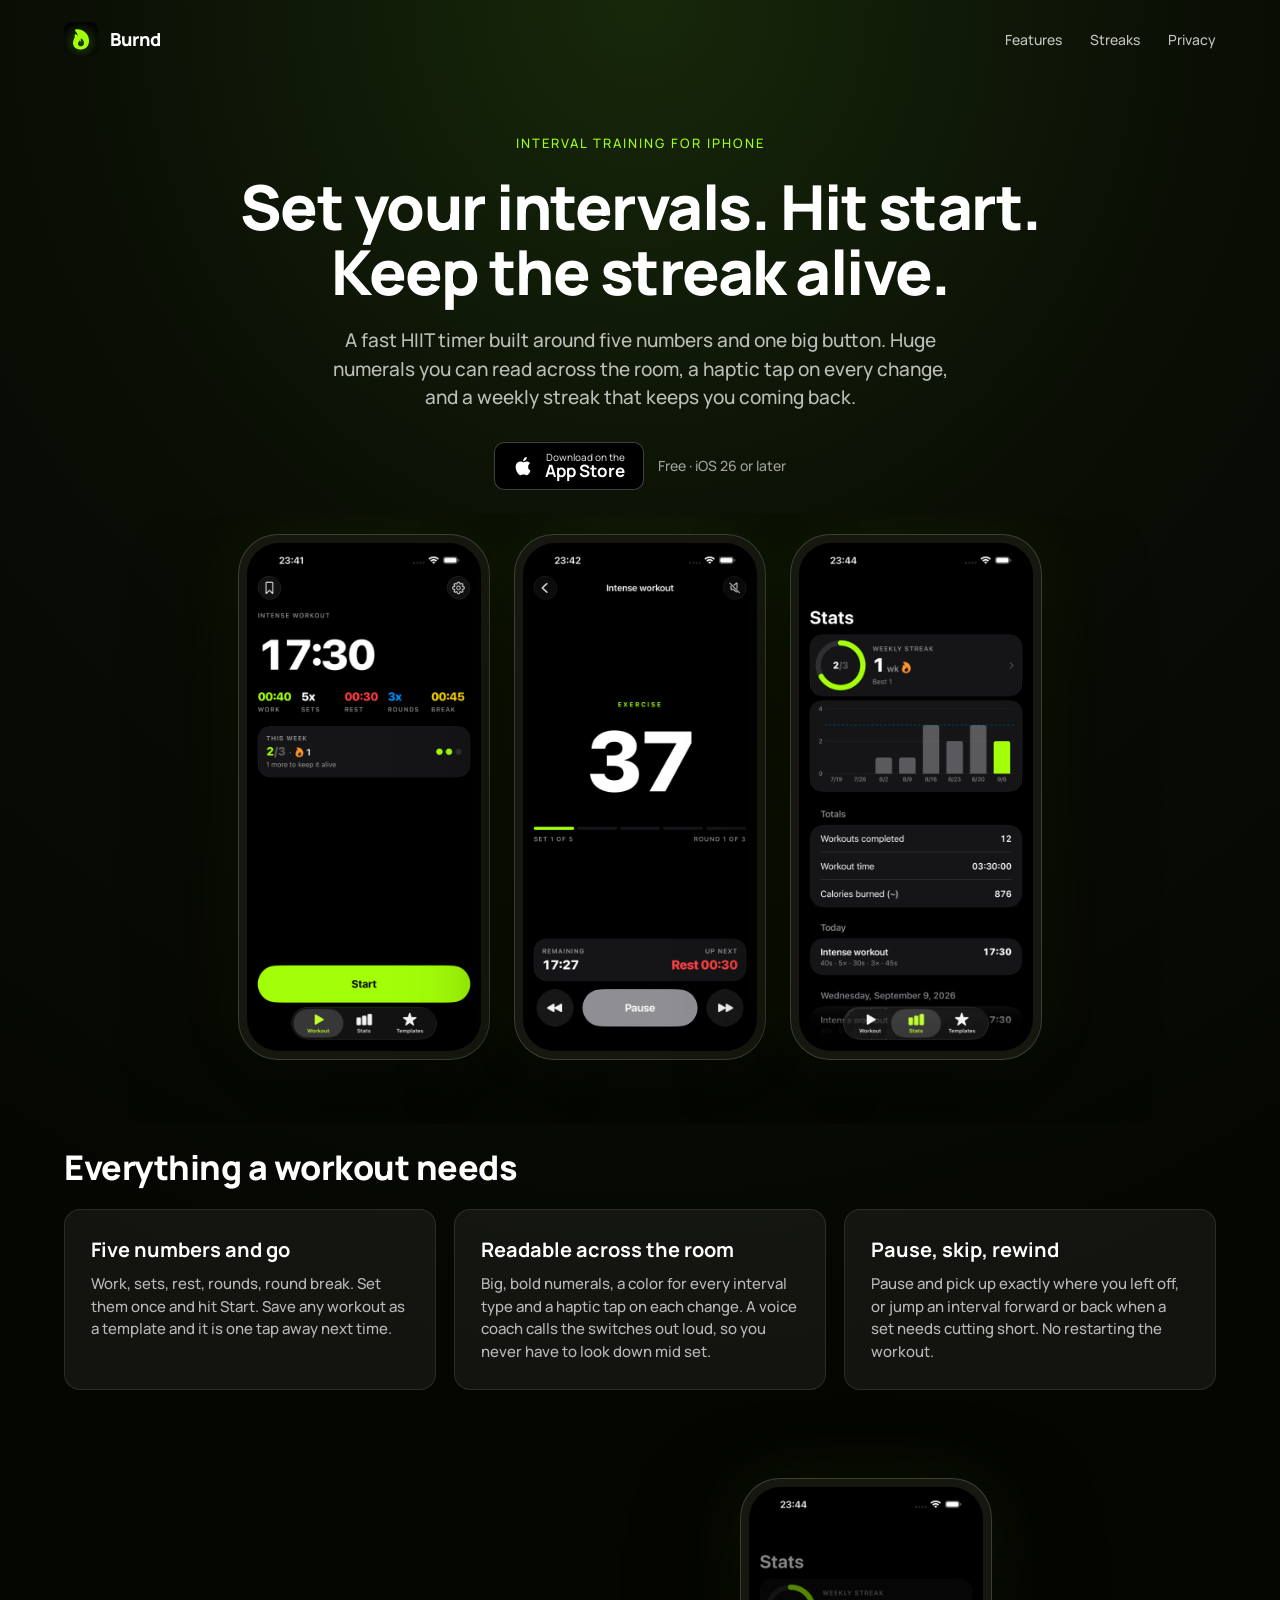
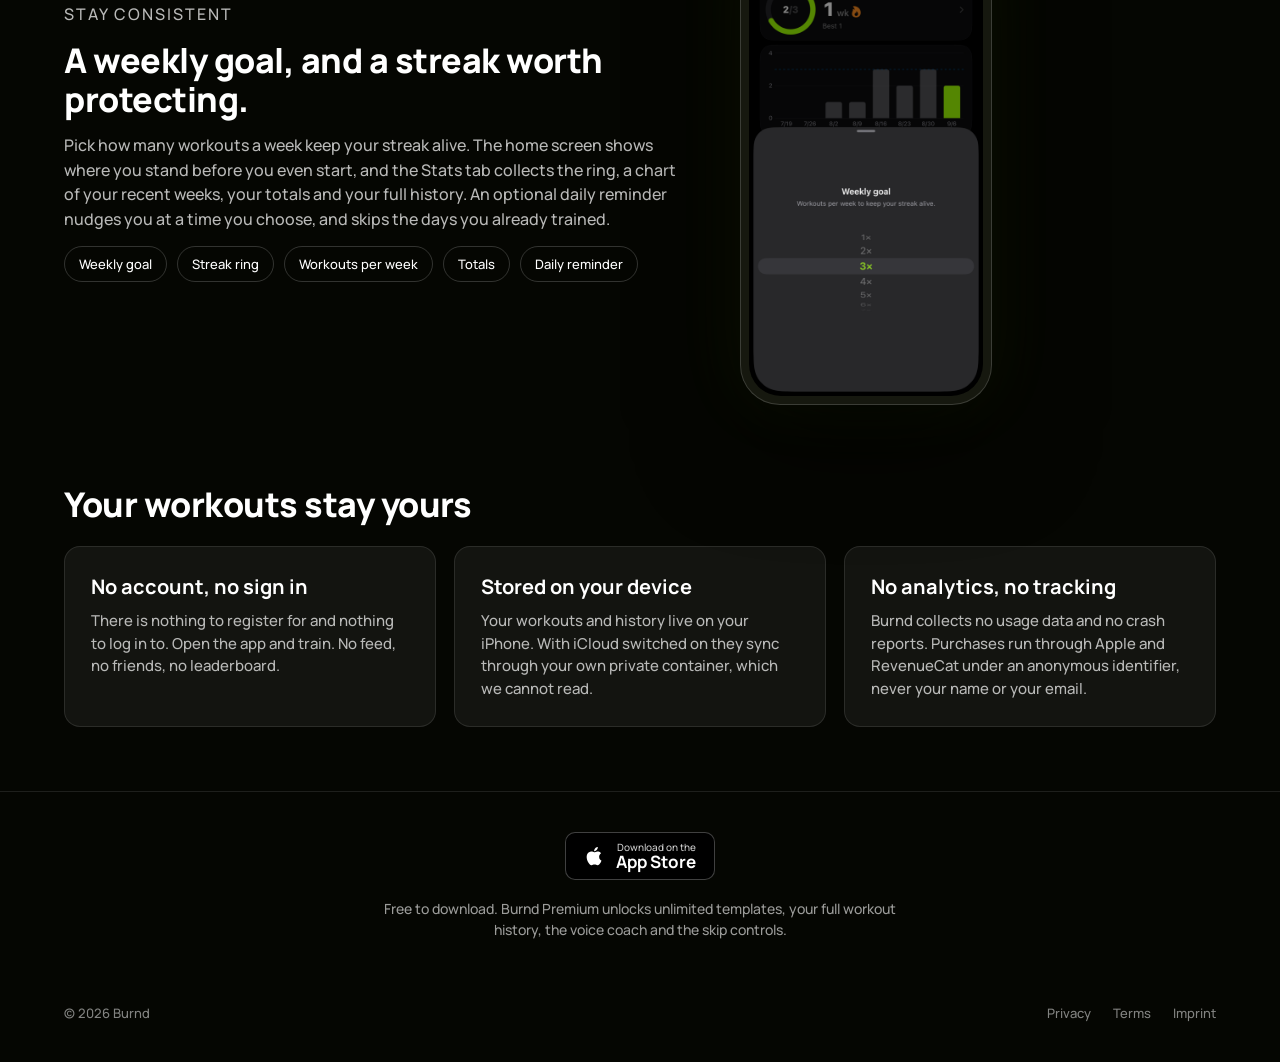
==== index.html @ 6182bda0 "Add the Burnd landing site A static page for Burnd: hero with three device shots, feature cards, a s" ====
<!doctype html>
<html lang="en">
<head>
  <meta charset="utf-8">
  <meta name="viewport" content="width=device-width, initial-scale=1">
  <title>Burnd: the interval timer for iPhone</title>
  <meta name="description" content="A fast HIIT timer for iPhone built around five numbers and one big button. Huge numerals, haptics on every interval change, workout templates and a weekly streak that keeps you coming back.">
  <link rel="icon" type="image/png" href="assets/favicon.png?v=1">
  <link rel="apple-touch-icon" href="assets/icon.png?v=1">
  <link rel="preconnect" href="https://fonts.googleapis.com">
  <link rel="preconnect" href="https://fonts.gstatic.com" crossorigin>
  <link rel="stylesheet" href="https://fonts.googleapis.com/css2?family=Manrope:wght@500;600;700;800&display=swap">
  <link rel="stylesheet" href="styles.css">
</head>
<body>
<svg width="0" height="0" style="position:absolute" aria-hidden="true">
  <symbol id="apple" viewBox="0 0 24 24"><path fill="#fff" d="M16.5 12.6c0-2.4 2-3.6 2.1-3.7-1.2-1.7-3-1.9-3.6-1.9-1.5-.2-3 .9-3.8.9-.8 0-2-.9-3.3-.8-1.7 0-3.2 1-4.1 2.5-1.8 3.1-.5 7.6 1.3 10.1.8 1.2 1.8 2.6 3.1 2.5 1.3 0 1.7-.8 3.3-.8 1.5 0 2 .8 3.3.8 1.4 0 2.2-1.2 3-2.5.9-1.4 1.3-2.7 1.3-2.8 0 0-2.6-1-2.6-3.9zM14 5.3c.7-.8 1.1-2 1-3.1-1 0-2.2.7-2.9 1.5-.6.7-1.2 1.9-1 3 1.1.1 2.2-.6 2.9-1.4z"/></symbol>
</svg>

<div class="stage">
  <header class="wrap nav">
    <a class="brand" href="#"><img src="assets/icon.png?v=1" alt="" width="34" height="34">Burnd</a>
    <nav class="nav-links">
      <a href="#features">Features</a>
      <a href="#streaks">Streaks</a>
      <a href="#privacy">Privacy</a>
    </nav>
  </header>

  <main>
    <section class="wrap hero">
      <p class="eyebrow">Interval training for iPhone</p>
      <h1>Set your intervals. Hit start. Keep the streak alive.</h1>
      <p class="lead">A fast HIIT timer built around five numbers and one big button. Huge numerals you can read across the room, a haptic tap on every change, and a weekly streak that keeps you coming back.</p>
      <div class="cta">
        <!-- TODO before launch: replace this hand drawn badge with Apple's official "Download on the App Store" badge asset. -->
        <a class="store-badge" href="https://apps.apple.com/app/id1515030728">
          <svg width="22" height="22" aria-hidden="true"><use href="#apple"/></svg>
          <div><small>Download on the</small><strong>App Store</strong></div>
        </a>
        <span class="cta-note">Free · iOS 26 or later</span>
      </div>
    </section>

    <div class="wrap shots">
      <div class="phone"><img src="assets/shot-workout.png?v=1" alt="The Burnd home screen showing a workout built from work, sets, rest, rounds and break, with this week's streak progress" width="552" height="1200"></div>
      <div class="phone"><img src="assets/shot-timer.png?v=1" alt="A running workout in Burnd with a large countdown, the current set and round, and the interval coming up next" width="552" height="1200" loading="lazy"></div>
      <div class="phone"><img src="assets/shot-stats.png?v=1" alt="The Burnd stats tab with a weekly streak ring, a workouts per week chart, totals and workout history" width="552" height="1200" loading="lazy"></div>
    </div>

    <section id="features" class="wrap section">
      <h2>Everything a workout needs</h2>
      <div class="cards">
        <article class="card">
          <h3>Five numbers and go</h3>
          <p>Work, sets, rest, rounds, round break. Set them once and hit Start. Save any workout as a template and it is one tap away next time.</p>
        </article>
        <article class="card">
          <h3>Readable across the room</h3>
          <p>Big, bold numerals, a color for every interval type and a haptic tap on each change. A voice coach calls the switches out loud, so you never have to look down mid set.</p>
        </article>
        <article class="card">
          <h3>Pause, skip, rewind</h3>
          <p>Pause and pick up exactly where you left off, or jump an interval forward or back when a set needs cutting short. No restarting the workout.</p>
        </article>
      </div>
    </section>

    <section id="streaks" class="wrap spotlight">
      <div class="spotlight-text">
        <p class="eyebrow">Stay consistent</p>
        <h2>A weekly goal, and a streak worth protecting.</h2>
        <p>Pick how many workouts a week keep your streak alive. The home screen shows where you stand before you even start, and the Stats tab collects the ring, a chart of your recent weeks, your totals and your full history. An optional daily reminder nudges you at a time you choose, and skips the days you already trained.</p>
        <div class="pills"><span>Weekly goal</span><span>Streak ring</span><span>Workouts per week</span><span>Totals</span><span>Daily reminder</span></div>
      </div>
      <div class="phone"><img src="assets/shot-goal.png?v=1" alt="Choosing a weekly goal of three workouts in Burnd" width="552" height="1200" loading="lazy"></div>
    </section>

    <section id="privacy" class="wrap section">
      <h2>Your workouts stay yours</h2>
      <div class="cards">
        <article class="card">
          <h3>No account, no sign in</h3>
          <p>There is nothing to register for and nothing to log in to. Open the app and train. No feed, no friends, no leaderboard.</p>
        </article>
        <article class="card">
          <h3>Stored on your device</h3>
          <p>Your workouts and history live on your iPhone. With iCloud switched on they sync through your own private container, which we cannot read.</p>
        </article>
        <article class="card">
          <h3>No analytics, no tracking</h3>
          <p>Burnd collects no usage data and no crash reports. Purchases run through Apple and RevenueCat under an anonymous identifier, never your name or your email.</p>
        </article>
      </div>
    </section>

    <section class="wrap closing">
      <!-- TODO before launch: replace this hand drawn badge with Apple's official "Download on the App Store" badge asset. -->
      <a class="store-badge" href="https://apps.apple.com/app/id1515030728">
        <svg width="22" height="22" aria-hidden="true"><use href="#apple"/></svg>
        <div><small>Download on the</small><strong>App Store</strong></div>
      </a>
      <span class="cta-note">Free to download. Burnd Premium unlocks unlimited templates, your full workout history, the voice coach and the skip controls.</span>
    </section>
  </main>

  <footer class="wrap footer">
    <span>© 2026 Burnd</span>
    <nav>
      <a href="privacy.html">Privacy</a>
      <a href="terms.html">Terms</a>
      <a href="imprint.html">Imprint</a>
    </nav>
  </footer>
</div>
</body>
</html>
---- styles.css ----
:root {
  --accent: #a3ff12;
  --accent-hover: #6ebf00;
  --stage: radial-gradient(100% 52% at 50% 0%, #17280a 0%, #0a0e05 46%, #050602 100%);
  --ground: #050602;
  --card-bg: rgba(255, 255, 255, 0.06);
  --card-border: rgba(255, 255, 255, 0.1);
  --line: rgba(255, 255, 255, 0.1);
  --text: #fff;
  --text-soft: rgba(255, 255, 255, 0.72);
  --text-dim: rgba(255, 255, 255, 0.55);
  --text-faint: rgba(255, 255, 255, 0.5);
  --shadow: 0 40px 100px rgba(0, 0, 0, 0.6);
  --gutter: 64px;
}

* { box-sizing: border-box; }

html { scroll-behavior: smooth; }

body {
  margin: 0;
  font-family: Manrope, -apple-system, "Helvetica Neue", sans-serif;
  font-weight: 500;
  -webkit-font-smoothing: antialiased;
  color: var(--text);
  background: var(--ground);
}

a { color: var(--accent); text-decoration: none; }
a:hover { color: var(--accent-hover); }

h1, h2, h3, p { margin: 0; }

.stage {
  background: var(--stage);
  min-height: 100vh;
}

.wrap {
  max-width: 1280px;
  margin: 0 auto;
  padding-inline: var(--gutter);
}

.nav {
  display: flex;
  align-items: center;
  justify-content: space-between;
  padding-block: 22px;
}

.brand {
  display: flex;
  align-items: center;
  gap: 12px;
  color: var(--text);
  font-weight: 800;
  font-size: 18px;
}
.brand:hover { color: var(--text); }
.brand img { width: 34px; height: 34px; border-radius: 8px; }

.nav-links {
  display: flex;
  gap: 28px;
  font-size: 14px;
}
.nav-links a { color: rgba(255, 255, 255, 0.75); }
.nav-links a:hover { color: var(--text); }

.hero {
  display: flex;
  flex-direction: column;
  align-items: center;
  gap: 22px;
  padding-block: 56px 24px;
  text-align: center;
}

.eyebrow {
  font-size: 13px;
  letter-spacing: 2px;
  text-transform: uppercase;
  color: var(--accent);
}

.hero h1 {
  font-size: clamp(36px, 6vw, 62px);
  line-height: 1.05;
  font-weight: 800;
  letter-spacing: -1.5px;
  max-width: 900px;
}

.lead {
  font-size: 19px;
  line-height: 1.5;
  color: var(--text-soft);
  max-width: 640px;
}

.cta {
  display: flex;
  gap: 14px;
  align-items: center;
  flex-wrap: wrap;
  justify-content: center;
  margin-top: 8px;
}
.cta-note { font-size: 14px; color: rgba(255, 255, 255, 0.6); }

.store-badge {
  display: inline-flex;
  align-items: center;
  gap: 10px;
  height: 48px;
  padding: 0 18px;
  border-radius: 10px;
  background: #000;
  color: var(--text);
  border: 1px solid rgba(255, 255, 255, 0.25);
}
.store-badge:hover { color: var(--text); border-color: rgba(255, 255, 255, 0.5); }
.store-badge div { display: flex; flex-direction: column; line-height: 1.05; }
.store-badge small { font-size: 10px; opacity: 0.8; }
.store-badge strong { font-size: 17px; font-weight: 700; }

.phone {
  flex: 0 0 auto;
  width: 252px;
  padding: 8px;
  border-radius: 40px;
  background: #16180f;
  border: 1px solid rgba(255, 255, 255, 0.16);
  box-shadow: var(--shadow), 0 0 70px rgba(163, 255, 18, 0.07);
}
.phone img {
  display: block;
  width: 100%;
  height: auto;
  border-radius: 32px;
}

.shots {
  display: flex;
  justify-content: safe center;
  gap: 24px;
  overflow-x: auto;
  scroll-snap-type: x mandatory;
  padding-block: 20px 64px;
}
.shots .phone { scroll-snap-align: center; }

.section {
  display: flex;
  flex-direction: column;
  gap: 22px;
  padding-block: 24px 64px;
}
.section h2, .spotlight h2 {
  font-size: 34px;
  font-weight: 800;
  letter-spacing: -0.5px;
  line-height: 1.15;
}
.section-intro {
  font-size: 16px;
  line-height: 1.5;
  color: var(--text-soft);
  max-width: 720px;
}

.cards {
  display: grid;
  grid-template-columns: repeat(3, minmax(0, 1fr));
  gap: 18px;
}
.card {
  display: flex;
  flex-direction: column;
  gap: 10px;
  padding: 26px;
  border-radius: 16px;
  background: var(--card-bg);
  border: 1px solid var(--card-border);
}
.card h3 { font-size: 20px; font-weight: 700; }
.card p { font-size: 15px; line-height: 1.5; color: rgba(255, 255, 255, 0.7); }

.spotlight {
  display: flex;
  gap: 56px;
  align-items: center;
  padding-block: 24px 56px;
}
.spotlight-text {
  display: flex;
  flex-direction: column;
  gap: 14px;
  max-width: 620px;
}
.spotlight-text p { font-size: 16px; line-height: 1.55; color: var(--text-soft); }

.pills { display: flex; gap: 10px; flex-wrap: wrap; }
.pills span {
  padding: 8px 14px;
  border-radius: 999px;
  border: 1px solid rgba(255, 255, 255, 0.18);
  font-size: 13px;
}

.closing {
  display: flex;
  flex-direction: column;
  align-items: center;
  gap: 18px;
  padding-block: 40px 64px;
  text-align: center;
  border-top: 1px solid var(--line);
}
.closing .cta-note { max-width: 560px; line-height: 1.5; }

.footer {
  display: flex;
  justify-content: space-between;
  align-items: center;
  gap: 16px;
  flex-wrap: wrap;
  padding-bottom: 40px;
  font-size: 13px;
  color: var(--text-faint);
}
.footer nav { display: flex; gap: 22px; }
.footer a { color: var(--text-faint); }
.footer a:hover { color: var(--text); }

.legal {
  max-width: 680px;
  margin: 0 auto;
  padding-block: 40px 80px;
  font-size: 16px;
  line-height: 1.6;
  color: var(--text-soft);
}
.legal h1 { font-size: 38px; line-height: 1.1; letter-spacing: -1px; color: var(--text); margin-bottom: 8px; }
.legal h2 { font-size: 22px; font-weight: 700; color: var(--text); margin-top: 36px; margin-bottom: 8px; }
.legal p { margin-bottom: 14px; }
.legal ul { margin: 0 0 14px; padding-left: 22px; }
.legal li { margin-bottom: 6px; }
.legal .updated { font-size: 14px; color: var(--text-dim); }
.legal .back { display: inline-block; margin-top: 32px; }

@media (max-width: 900px) {
  :root { --gutter: 32px; }
  .cards { grid-template-columns: 1fr; }
  .spotlight { flex-direction: column; align-items: flex-start; gap: 32px; }
  .spotlight .phone { align-self: center; }
}

@media (max-width: 720px) {
  .nav-links { display: none; }
}

@media (max-width: 600px) {
  :root { --gutter: 20px; }
  .hero { padding-top: 32px; }
  .hero h1 { letter-spacing: -1px; }
  .lead { font-size: 17px; }
  .section h2, .spotlight h2 { font-size: 28px; }
  .phone { width: 228px; border-radius: 34px; }
  .phone img { border-radius: 27px; }
  .shots { gap: 16px; padding-bottom: 48px; }
}
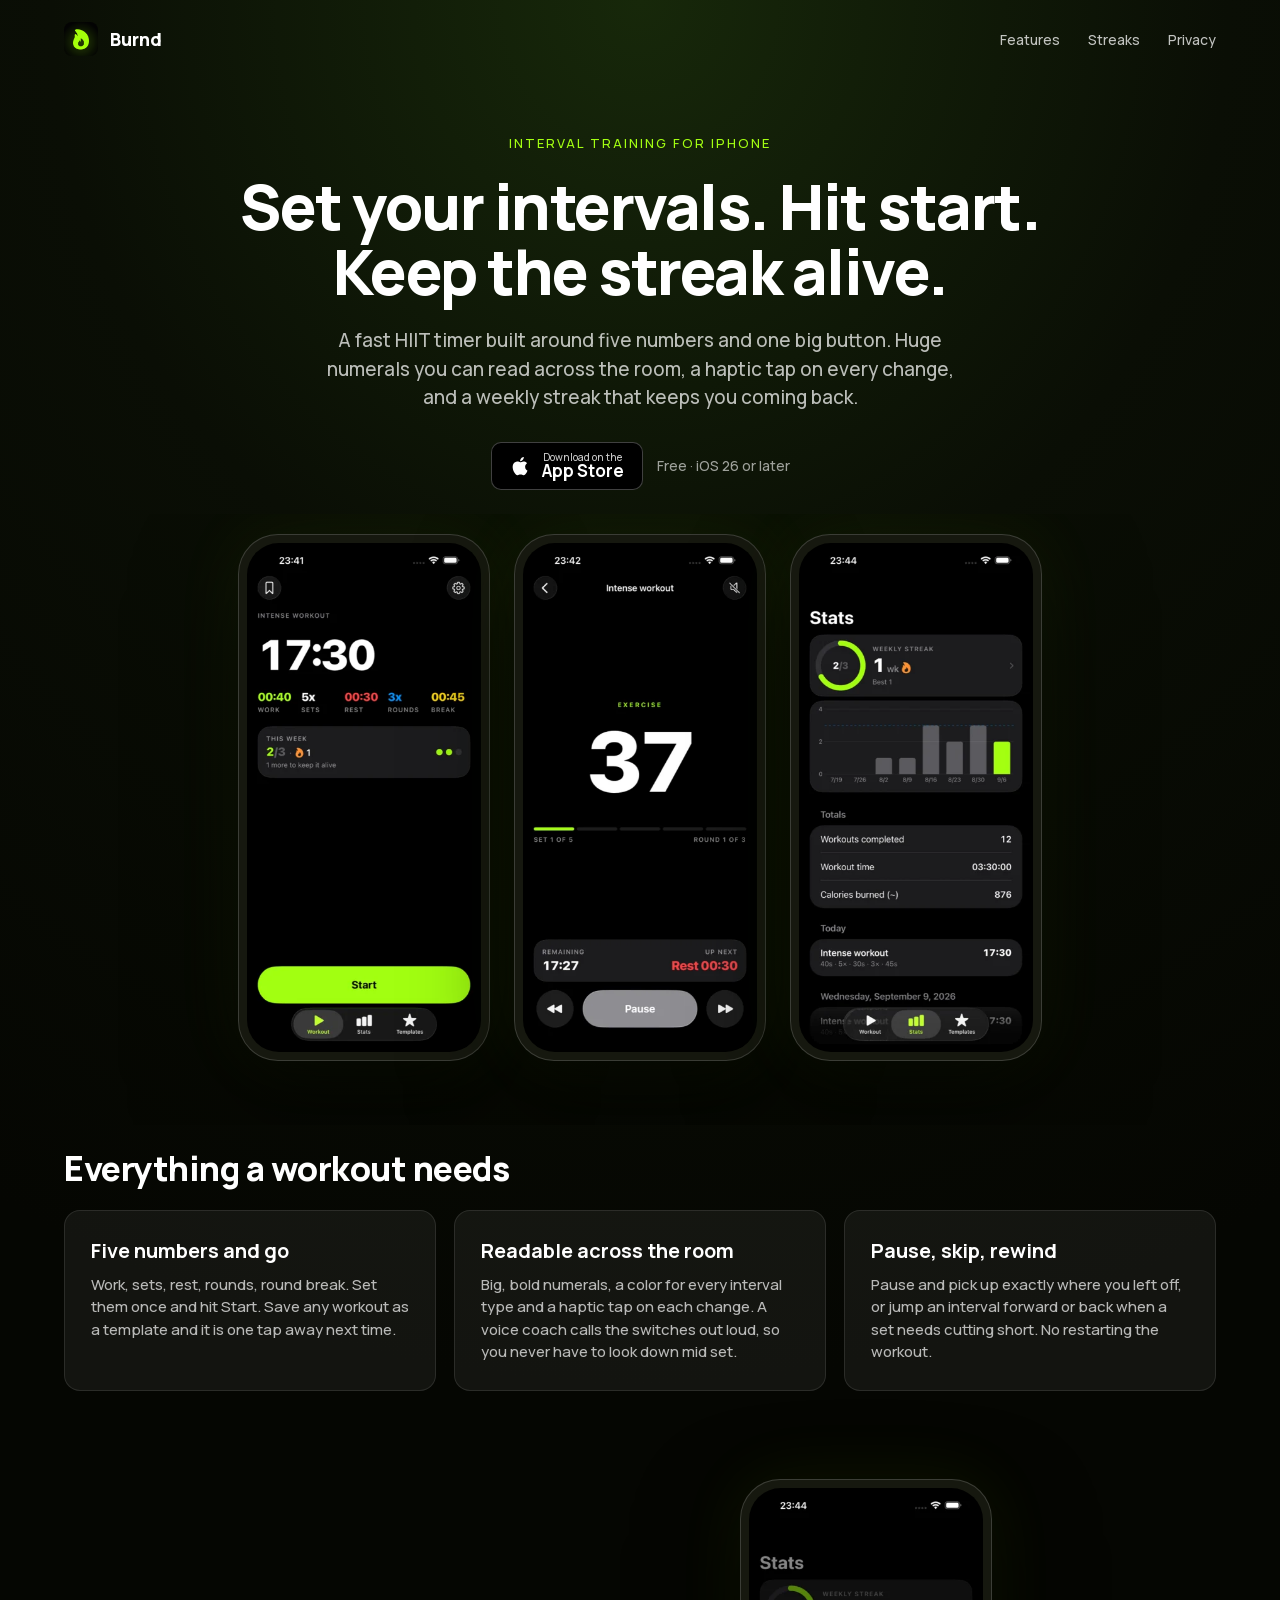
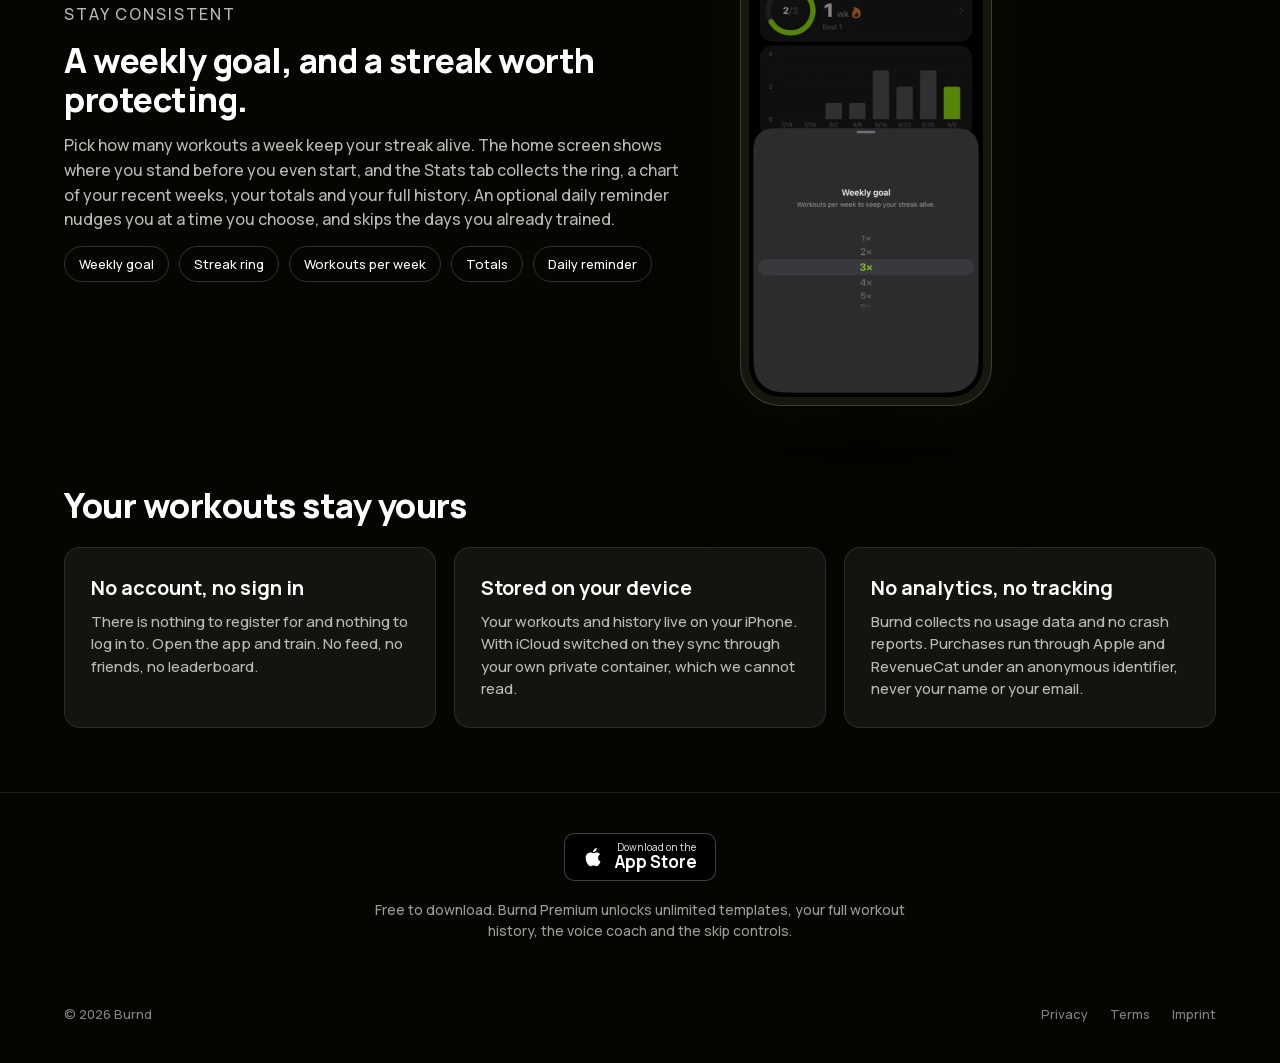
==== commit 2c84541d: "Remove render blocking requests and shrink images" ====
--- a/index.html
+++ b/index.html
@@ -7,10 +7,293 @@
   <meta name="description" content="A fast HIIT timer for iPhone built around five numbers and one big button. Huge numerals, haptics on every interval change, workout templates and a weekly streak that keeps you coming back.">
   <link rel="icon" type="image/png" href="assets/favicon.png?v=1">
   <link rel="apple-touch-icon" href="assets/icon.png?v=1">
-  <link rel="preconnect" href="https://fonts.googleapis.com">
-  <link rel="preconnect" href="https://fonts.gstatic.com" crossorigin>
-  <link rel="stylesheet" href="https://fonts.googleapis.com/css2?family=Manrope:wght@500;600;700;800&display=swap">
-  <link rel="stylesheet" href="styles.css">
+  <link rel="preload" href="assets/manrope-latin.woff2" as="font" type="font/woff2" crossorigin>
+  <!-- inlined from styles.css, run build.sh after editing it -->
+  <style>
+@font-face {
+  font-family: Manrope;
+  font-style: normal;
+  font-weight: 500 800;
+  font-display: swap;
+  src: url(assets/manrope-latin.woff2) format('woff2');
+}
+
+:root {
+  --accent: #a3ff12;
+  --accent-hover: #6ebf00;
+  --stage: radial-gradient(100% 52% at 50% 0%, #17280a 0%, #0a0e05 46%, #050602 100%);
+  --ground: #050602;
+  --card-bg: rgba(255, 255, 255, 0.06);
+  --card-border: rgba(255, 255, 255, 0.1);
+  --line: rgba(255, 255, 255, 0.1);
+  --text: #fff;
+  --text-soft: rgba(255, 255, 255, 0.72);
+  --text-dim: rgba(255, 255, 255, 0.55);
+  --text-faint: rgba(255, 255, 255, 0.5);
+  --shadow: 0 40px 100px rgba(0, 0, 0, 0.6);
+  --gutter: 64px;
+}
+
+* { box-sizing: border-box; }
+
+html { scroll-behavior: smooth; }
+
+body {
+  margin: 0;
+  font-family: Manrope, -apple-system, "Helvetica Neue", sans-serif;
+  font-weight: 500;
+  -webkit-font-smoothing: antialiased;
+  color: var(--text);
+  background: var(--ground);
+}
+
+a { color: var(--accent); text-decoration: none; }
+a:hover { color: var(--accent-hover); }
+
+h1, h2, h3, p { margin: 0; }
+
+.stage {
+  background: var(--stage);
+  min-height: 100vh;
+}
+
+.wrap {
+  max-width: 1280px;
+  margin: 0 auto;
+  padding-inline: var(--gutter);
+}
+
+.nav {
+  display: flex;
+  align-items: center;
+  justify-content: space-between;
+  padding-block: 22px;
+}
+
+.brand {
+  display: flex;
+  align-items: center;
+  gap: 12px;
+  color: var(--text);
+  font-weight: 800;
+  font-size: 18px;
+}
+.brand:hover { color: var(--text); }
+.brand img { width: 34px; height: 34px; border-radius: 8px; }
+
+.nav-links {
+  display: flex;
+  gap: 28px;
+  font-size: 14px;
+}
+.nav-links a { color: rgba(255, 255, 255, 0.75); }
+.nav-links a:hover { color: var(--text); }
+
+.hero {
+  display: flex;
+  flex-direction: column;
+  align-items: center;
+  gap: 22px;
+  padding-block: 56px 24px;
+  text-align: center;
+}
+
+.eyebrow {
+  font-size: 13px;
+  letter-spacing: 2px;
+  text-transform: uppercase;
+  color: var(--accent);
+}
+
+.hero h1 {
+  font-size: clamp(36px, 6vw, 62px);
+  line-height: 1.05;
+  font-weight: 800;
+  letter-spacing: -1.5px;
+  max-width: 900px;
+}
+
+.lead {
+  font-size: 19px;
+  line-height: 1.5;
+  color: var(--text-soft);
+  max-width: 640px;
+}
+
+.cta {
+  display: flex;
+  gap: 14px;
+  align-items: center;
+  flex-wrap: wrap;
+  justify-content: center;
+  margin-top: 8px;
+}
+.cta-note { font-size: 14px; color: rgba(255, 255, 255, 0.6); }
+
+.store-badge {
+  display: inline-flex;
+  align-items: center;
+  gap: 10px;
+  height: 48px;
+  padding: 0 18px;
+  border-radius: 10px;
+  background: #000;
+  color: var(--text);
+  border: 1px solid rgba(255, 255, 255, 0.25);
+}
+.store-badge:hover { color: var(--text); border-color: rgba(255, 255, 255, 0.5); }
+.store-badge div { display: flex; flex-direction: column; line-height: 1.05; }
+.store-badge small { font-size: 10px; opacity: 0.8; }
+.store-badge strong { font-size: 17px; font-weight: 700; }
+
+.phone {
+  flex: 0 0 auto;
+  width: 252px;
+  padding: 8px;
+  border-radius: 40px;
+  background: #16180f;
+  border: 1px solid rgba(255, 255, 255, 0.16);
+  box-shadow: var(--shadow), 0 0 70px rgba(163, 255, 18, 0.07);
+}
+.phone img {
+  display: block;
+  width: 100%;
+  height: auto;
+  border-radius: 32px;
+}
+
+.shots {
+  display: flex;
+  justify-content: safe center;
+  gap: 24px;
+  overflow-x: auto;
+  scroll-snap-type: x mandatory;
+  padding-block: 20px 64px;
+}
+.shots .phone { scroll-snap-align: center; }
+
+.section {
+  display: flex;
+  flex-direction: column;
+  gap: 22px;
+  padding-block: 24px 64px;
+}
+.section h2, .spotlight h2 {
+  font-size: 34px;
+  font-weight: 800;
+  letter-spacing: -0.5px;
+  line-height: 1.15;
+}
+.section-intro {
+  font-size: 16px;
+  line-height: 1.5;
+  color: var(--text-soft);
+  max-width: 720px;
+}
+
+.cards {
+  display: grid;
+  grid-template-columns: repeat(3, minmax(0, 1fr));
+  gap: 18px;
+}
+.card {
+  display: flex;
+  flex-direction: column;
+  gap: 10px;
+  padding: 26px;
+  border-radius: 16px;
+  background: var(--card-bg);
+  border: 1px solid var(--card-border);
+}
+.card h3 { font-size: 20px; font-weight: 700; }
+.card p { font-size: 15px; line-height: 1.5; color: rgba(255, 255, 255, 0.7); }
+
+.spotlight {
+  display: flex;
+  gap: 56px;
+  align-items: center;
+  padding-block: 24px 56px;
+}
+.spotlight-text {
+  display: flex;
+  flex-direction: column;
+  gap: 14px;
+  max-width: 620px;
+}
+.spotlight-text p { font-size: 16px; line-height: 1.55; color: var(--text-soft); }
+
+.pills { display: flex; gap: 10px; flex-wrap: wrap; }
+.pills span {
+  padding: 8px 14px;
+  border-radius: 999px;
+  border: 1px solid rgba(255, 255, 255, 0.18);
+  font-size: 13px;
+}
+
+.closing {
+  display: flex;
+  flex-direction: column;
+  align-items: center;
+  gap: 18px;
+  padding-block: 40px 64px;
+  text-align: center;
+  border-top: 1px solid var(--line);
+}
+.closing .cta-note { max-width: 560px; line-height: 1.5; }
+
+.footer {
+  display: flex;
+  justify-content: space-between;
+  align-items: center;
+  gap: 16px;
+  flex-wrap: wrap;
+  padding-bottom: 40px;
+  font-size: 13px;
+  color: var(--text-faint);
+}
+.footer nav { display: flex; gap: 22px; }
+.footer a { color: var(--text-faint); }
+.footer a:hover { color: var(--text); }
+
+.legal {
+  max-width: 680px;
+  margin: 0 auto;
+  padding-block: 40px 80px;
+  font-size: 16px;
+  line-height: 1.6;
+  color: var(--text-soft);
+}
+.legal h1 { font-size: 38px; line-height: 1.1; letter-spacing: -1px; color: var(--text); margin-bottom: 8px; }
+.legal h2 { font-size: 22px; font-weight: 700; color: var(--text); margin-top: 36px; margin-bottom: 8px; }
+.legal p { margin-bottom: 14px; }
+.legal ul { margin: 0 0 14px; padding-left: 22px; }
+.legal li { margin-bottom: 6px; }
+.legal .updated { font-size: 14px; color: var(--text-dim); }
+.legal .back { display: inline-block; margin-top: 32px; }
+
+@media (max-width: 900px) {
+  :root { --gutter: 32px; }
+  .cards { grid-template-columns: 1fr; }
+  .spotlight { flex-direction: column; align-items: flex-start; gap: 32px; }
+  .spotlight .phone { align-self: center; }
+}
+
+@media (max-width: 720px) {
+  .nav-links { display: none; }
+}
+
+@media (max-width: 600px) {
+  :root { --gutter: 20px; }
+  .hero { padding-top: 32px; }
+  .hero h1 { letter-spacing: -1px; }
+  .lead { font-size: 17px; }
+  .section h2, .spotlight h2 { font-size: 28px; }
+  .phone { width: 228px; border-radius: 34px; }
+  .phone img { border-radius: 27px; }
+  .shots { gap: 16px; padding-bottom: 48px; }
+}
+  </style>
+  <!-- end styles.css -->
 </head>
 <body>
 <svg width="0" height="0" style="position:absolute" aria-hidden="true">
@@ -43,9 +326,15 @@
     </section>
 
     <div class="wrap shots">
-      <div class="phone"><img src="assets/shot-workout.png?v=1" alt="The Burnd home screen showing a workout built from work, sets, rest, rounds and break, with this week's streak progress" width="552" height="1200"></div>
-      <div class="phone"><img src="assets/shot-timer.png?v=1" alt="A running workout in Burnd with a large countdown, the current set and round, and the interval coming up next" width="552" height="1200" loading="lazy"></div>
-      <div class="phone"><img src="assets/shot-stats.png?v=1" alt="The Burnd stats tab with a weekly streak ring, a workouts per week chart, totals and workout history" width="552" height="1200" loading="lazy"></div>
+      <div class="phone"><img src="assets/shot-workout-552.webp"
+             srcset="assets/shot-workout-372.webp 372w, assets/shot-workout-552.webp 552w"
+             sizes="(max-width: 600px) 212px, 236px" alt="The Burnd home screen showing a workout built from work, sets, rest, rounds and break, with this week's streak progress" width="552" height="1200"></div>
+      <div class="phone"><img src="assets/shot-timer-552.webp"
+             srcset="assets/shot-timer-372.webp 372w, assets/shot-timer-552.webp 552w"
+             sizes="(max-width: 600px) 212px, 236px" alt="A running workout in Burnd with a large countdown, the current set and round, and the interval coming up next" width="552" height="1200" loading="lazy"></div>
+      <div class="phone"><img src="assets/shot-stats-552.webp"
+             srcset="assets/shot-stats-372.webp 372w, assets/shot-stats-552.webp 552w"
+             sizes="(max-width: 600px) 212px, 236px" alt="The Burnd stats tab with a weekly streak ring, a workouts per week chart, totals and workout history" width="552" height="1200" loading="lazy"></div>
     </div>
 
     <section id="features" class="wrap section">
@@ -73,7 +362,9 @@
         <p>Pick how many workouts a week keep your streak alive. The home screen shows where you stand before you even start, and the Stats tab collects the ring, a chart of your recent weeks, your totals and your full history. An optional daily reminder nudges you at a time you choose, and skips the days you already trained.</p>
         <div class="pills"><span>Weekly goal</span><span>Streak ring</span><span>Workouts per week</span><span>Totals</span><span>Daily reminder</span></div>
       </div>
-      <div class="phone"><img src="assets/shot-goal.png?v=1" alt="Choosing a weekly goal of three workouts in Burnd" width="552" height="1200" loading="lazy"></div>
+      <div class="phone"><img src="assets/shot-goal-552.webp"
+             srcset="assets/shot-goal-372.webp 372w, assets/shot-goal-552.webp 552w"
+             sizes="(max-width: 600px) 212px, 236px" alt="Choosing a weekly goal of three workouts in Burnd" width="552" height="1200" loading="lazy"></div>
     </section>
 
     <section id="privacy" class="wrap section">
